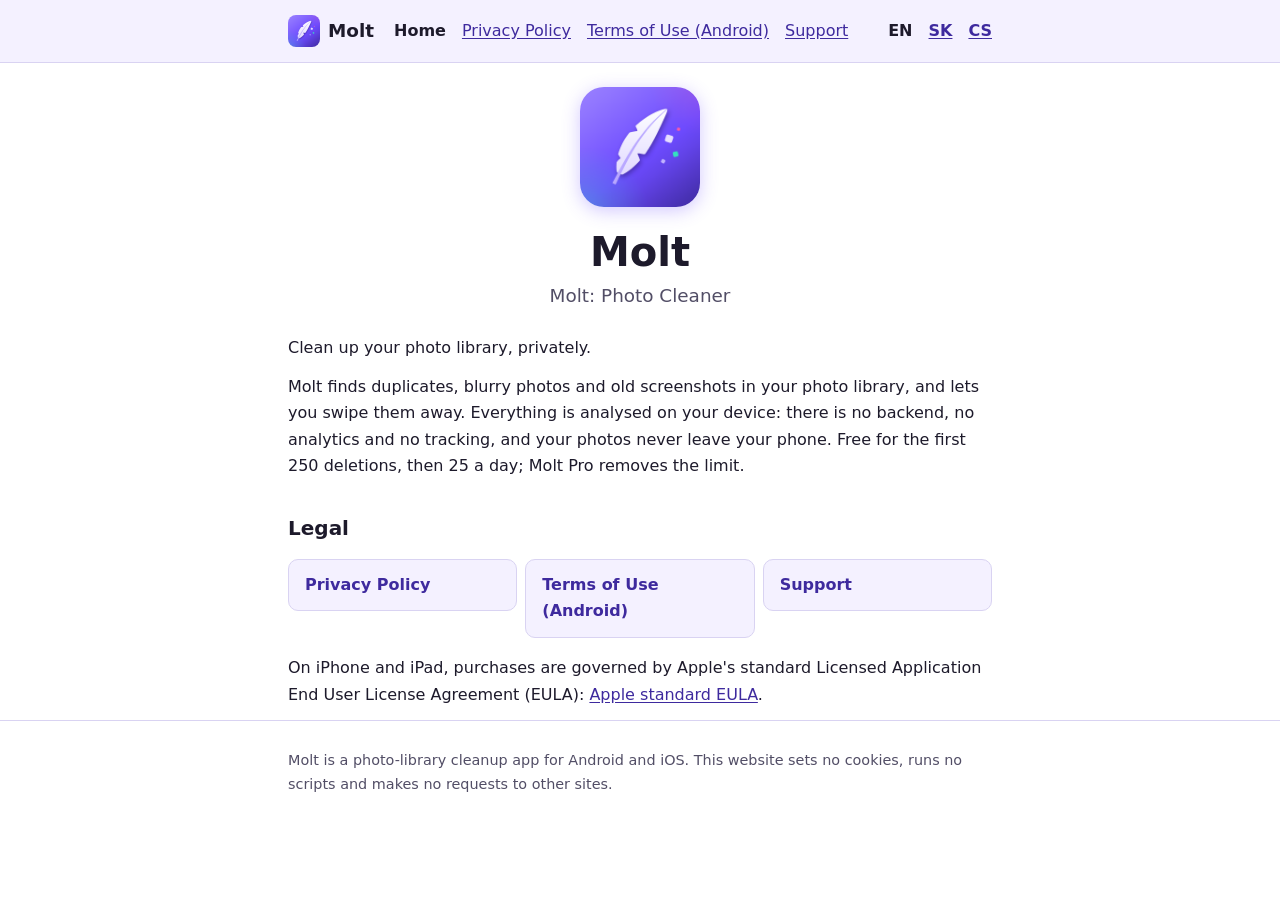
==== site/index.html @ 8e981159 "Molt legal and support pages (EN/SK/CS) with GitHub Pages deploy" ====
<!doctype html>
<html lang="en">
<head>
<meta charset="utf-8">
<meta name="viewport" content="width=device-width, initial-scale=1">
<title>Molt: Photo Cleaner | Molt</title>
<meta name="description" content="Legal pages and support for Molt, the photo cleaner for Android and iOS.">
<meta name="color-scheme" content="light dark">
<link rel="icon" type="image/png" href="./assets/icon.png">
<link rel="stylesheet" href="./assets/site.css">
<link rel="alternate" hreflang="en" href="./">
<link rel="alternate" hreflang="sk" href="./sk/">
<link rel="alternate" hreflang="cs" href="./cs/">
<link rel="alternate" hreflang="x-default" href="./">
</head>
<body>
<a class="skip" href="#main">Skip to content</a>
<header class="site">
<div class="wrap bar">
<a class="brand" href="./"><img src="./assets/icon.png" alt="" width="32" height="32"><span>Molt</span></a>
<nav aria-label="Legal"><ul><li><a href="./" aria-current="page">Home</a></li><li><a href="./privacy/">Privacy Policy</a></li><li><a href="./terms/">Terms of Use (Android)</a></li><li><a href="./support/">Support</a></li></ul></nav>
<nav aria-label="Language" class="langs"><ul><li><a href="./" lang="en" hreflang="en" aria-current="true">EN</a></li><li><a href="./sk/" lang="sk" hreflang="sk">SK</a></li><li><a href="./cs/" lang="cs" hreflang="cs">CS</a></li></ul></nav>
</div>
</header>
<main id="main" class="wrap">
<div class="hero">
<img src="./assets/icon.png" alt="Molt" width="120" height="120">
<h1>Molt</h1>
<p class="lead">Molt: Photo Cleaner</p>
</div>
<p>Clean up your photo library, privately.</p>
<p>Molt finds duplicates, blurry photos and old screenshots in your photo library, and lets you swipe them away. Everything is analysed on your device: there is no backend, no analytics and no tracking, and your photos never leave your phone. Free for the first 250 deletions, then 25 a day; Molt Pro removes the limit.</p>
<h2>Legal</h2>
<ul class="links">
<li><a href="./privacy/">Privacy Policy</a></li>
<li><a href="./terms/">Terms of Use (Android)</a></li>
<li><a href="./support/">Support</a></li>
</ul>
<p>On iPhone and iPad, purchases are governed by Apple's standard Licensed Application End User License Agreement (EULA): <a href="https://www.apple.com/legal/internet-services/itunes/dev/stdeula/" rel="noopener noreferrer">Apple standard EULA</a>.</p>
</main>
<footer class="site"><div class="wrap"><p>Molt is a photo-library cleanup app for Android and iOS. This website sets no cookies, runs no scripts and makes no requests to other sites.</p></div></footer>
</body>
</html>
---- site/assets/site.css ----
/* Molt legal site. No external requests: system fonts only. */
:root{--bg:#ffffff;--fg:#1d1a2b;--muted:#524e66;--accent:#6D4BFF;--link:#3E2A9E;--surface:#f4f1ff;--border:#d9d3f2;--mark-bg:#fff3a8;--mark-fg:#3a2f00;--focus:#6D4BFF}
@media (prefers-color-scheme:dark){:root{--bg:#14111f;--fg:#ece9f7;--muted:#b9b3d1;--accent:#9A81FF;--link:#b8a6ff;--surface:#1e1a30;--border:#3a3358;--mark-bg:#5a4a00;--mark-fg:#fff3c4;--focus:#9A81FF}}
*{box-sizing:border-box}
html{-webkit-text-size-adjust:100%}
body{margin:0;background:var(--bg);color:var(--fg);font:1rem/1.65 system-ui,-apple-system,"Segoe UI",Roboto,"Helvetica Neue",Arial,sans-serif;overflow-wrap:break-word}
.wrap{max-width:46rem;margin:0 auto;padding:0 1rem}
a{color:var(--link);text-underline-offset:.15em}
a:hover{text-decoration-thickness:2px}
:focus-visible{outline:3px solid var(--focus);outline-offset:2px;border-radius:2px}
.skip{position:absolute;left:-999px;top:0;background:var(--accent);color:#fff;padding:.5rem 1rem;z-index:10}
.skip:focus{left:0}
header.site{background:var(--surface);border-bottom:1px solid var(--border)}
.bar{display:flex;flex-wrap:wrap;gap:.5rem 1.25rem;align-items:center;padding-top:.75rem;padding-bottom:.75rem}
.brand{display:flex;align-items:center;gap:.5rem;font-weight:700;font-size:1.15rem;color:var(--fg);text-decoration:none}
.brand img{border-radius:8px}
.bar ul{list-style:none;margin:0;padding:0;display:flex;flex-wrap:wrap;gap:.25rem 1rem}
.bar nav:first-of-type{flex:1 1 auto}
.bar a[aria-current]{font-weight:700;text-decoration:none;color:var(--fg)}
.langs a{font-weight:600}
main{padding-top:1.5rem;padding-bottom:3rem}
h1{font-size:1.75rem;line-height:1.25;margin:1rem 0 .75rem}
h2{font-size:1.25rem;line-height:1.3;margin:2rem 0 .5rem;padding-top:.25rem}
p,ul{margin:.75rem 0}
li{margin:.35rem 0}
code{font:.92em ui-monospace,Menlo,Consolas,monospace;background:var(--surface);padding:.1em .3em;border-radius:4px}
mark.ph{background:var(--mark-bg);color:var(--mark-fg);padding:.05em .25em;border-radius:3px;font-weight:600}
.hero{text-align:center;padding:1.5rem 0 .5rem}
.hero img{border-radius:24px;box-shadow:0 4px 18px rgba(109,75,255,.3)}
.hero h1{font-size:2.5rem;margin:.75rem 0 0}
.lead{font-size:1.15rem;color:var(--muted);margin:.25rem 0}
.links{list-style:none;padding:0;display:grid;gap:.5rem}
.links a{display:block;padding:.75rem 1rem;border:1px solid var(--border);border-radius:10px;background:var(--surface);text-decoration:none;font-weight:600}
.links a:hover{border-color:var(--accent)}
footer.site{border-top:1px solid var(--border);color:var(--muted);font-size:.9rem;padding:1rem 0 2rem}
@media (min-width:40rem){h1{font-size:2.1rem}.links{grid-template-columns:repeat(3,1fr)}}
@media (prefers-reduced-motion:reduce){*{scroll-behavior:auto!important;transition:none!important;animation:none!important}}
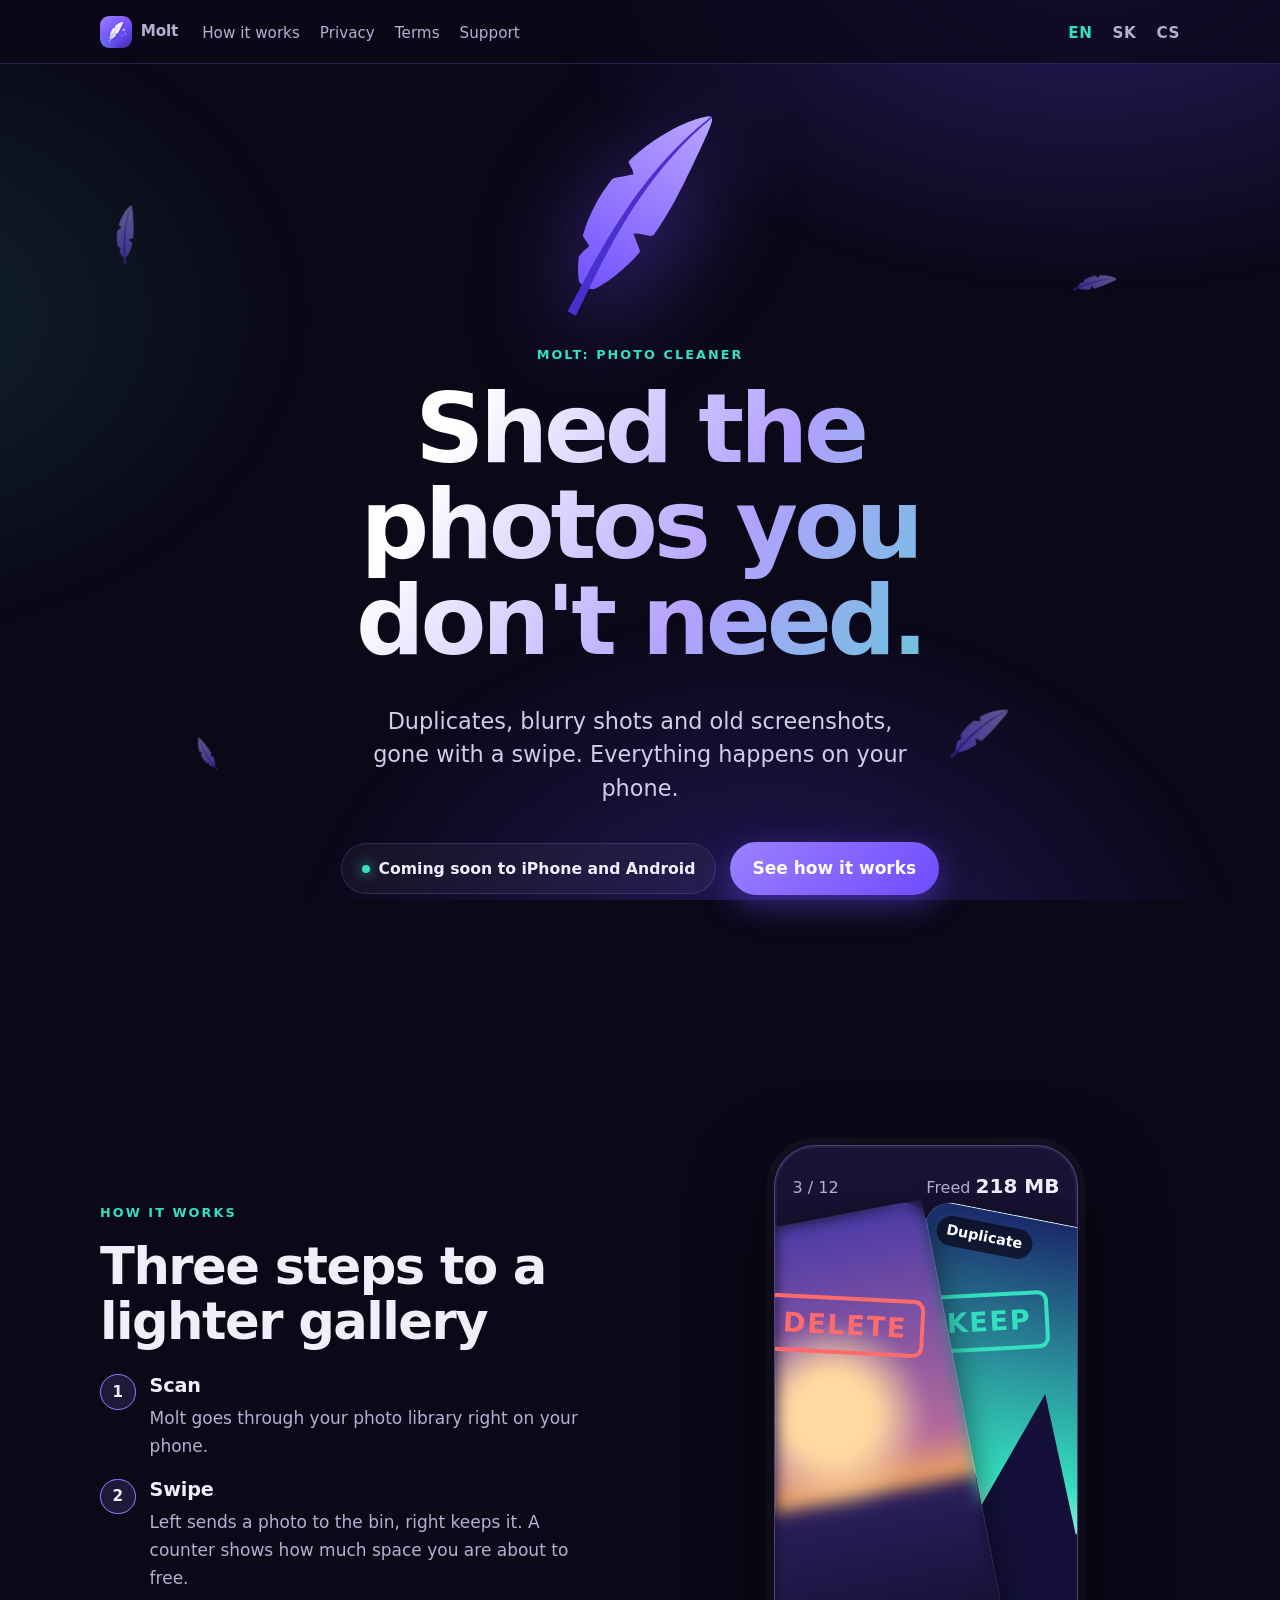
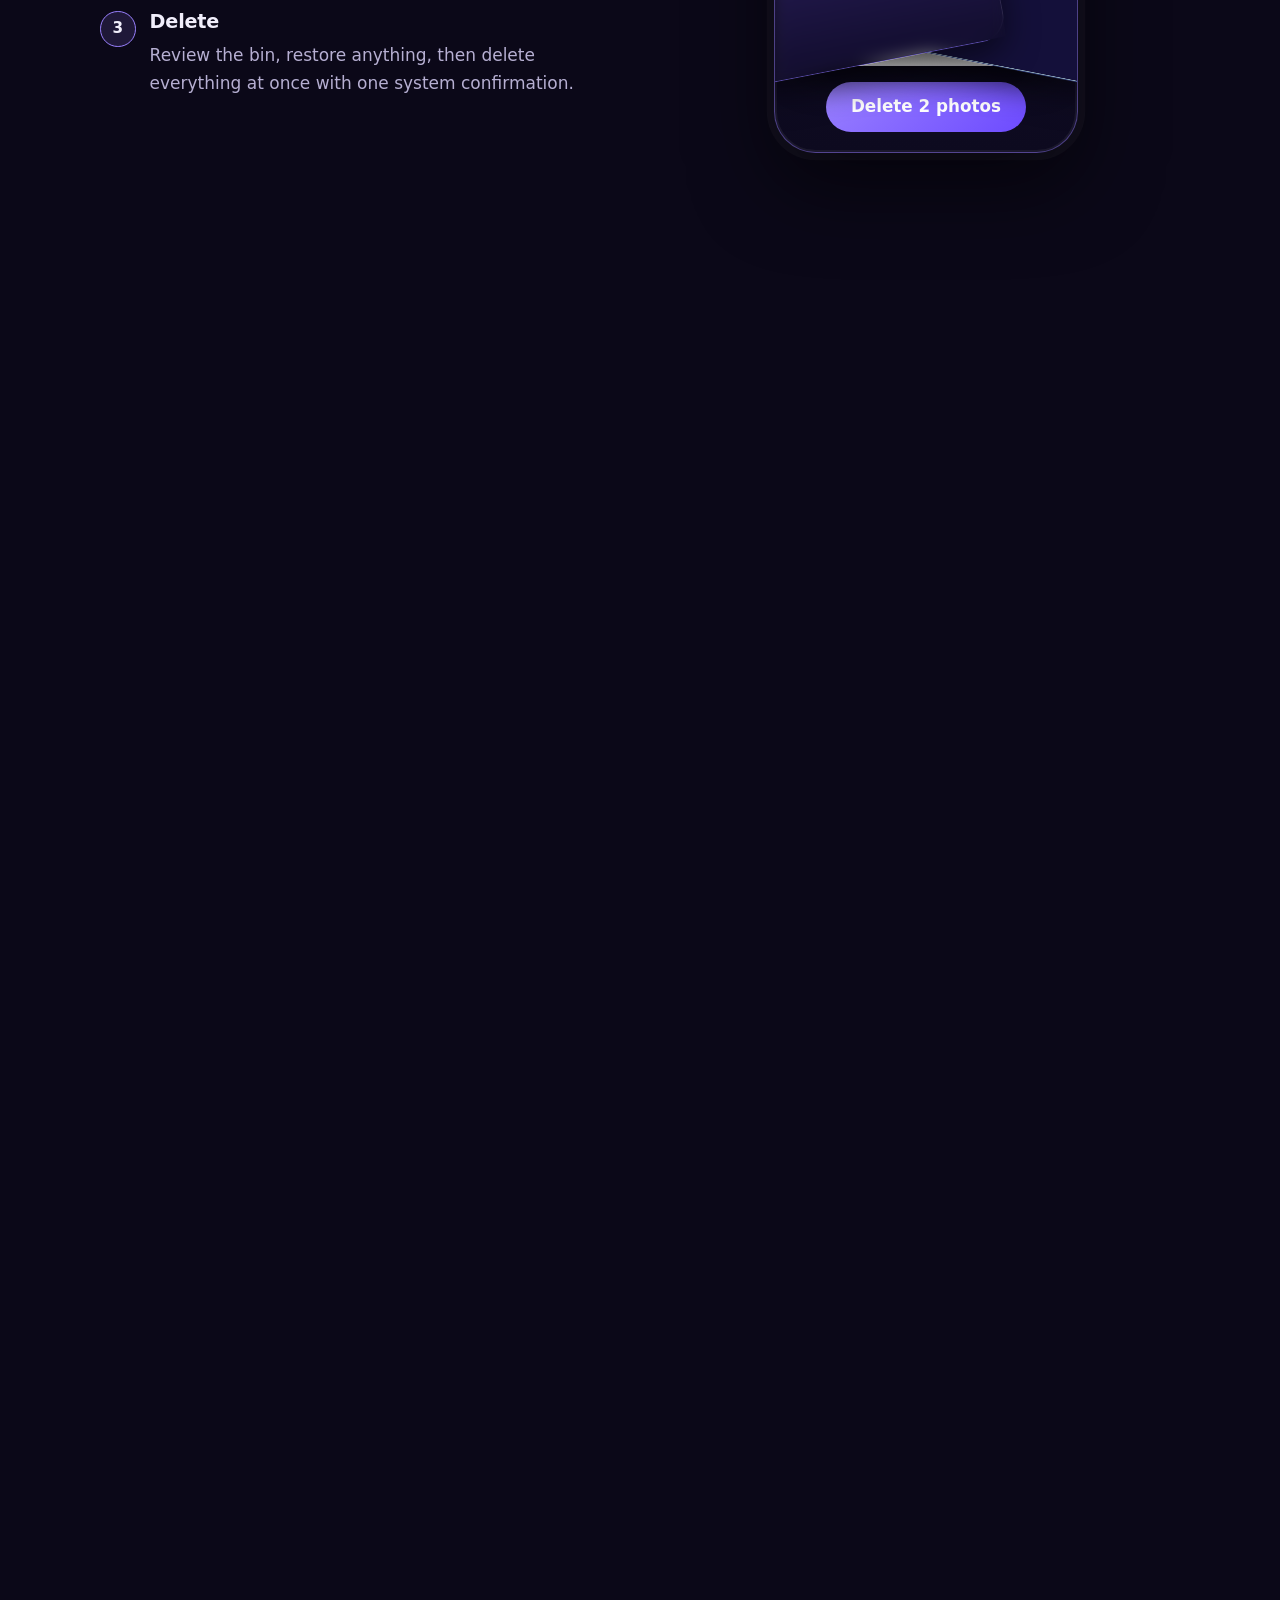
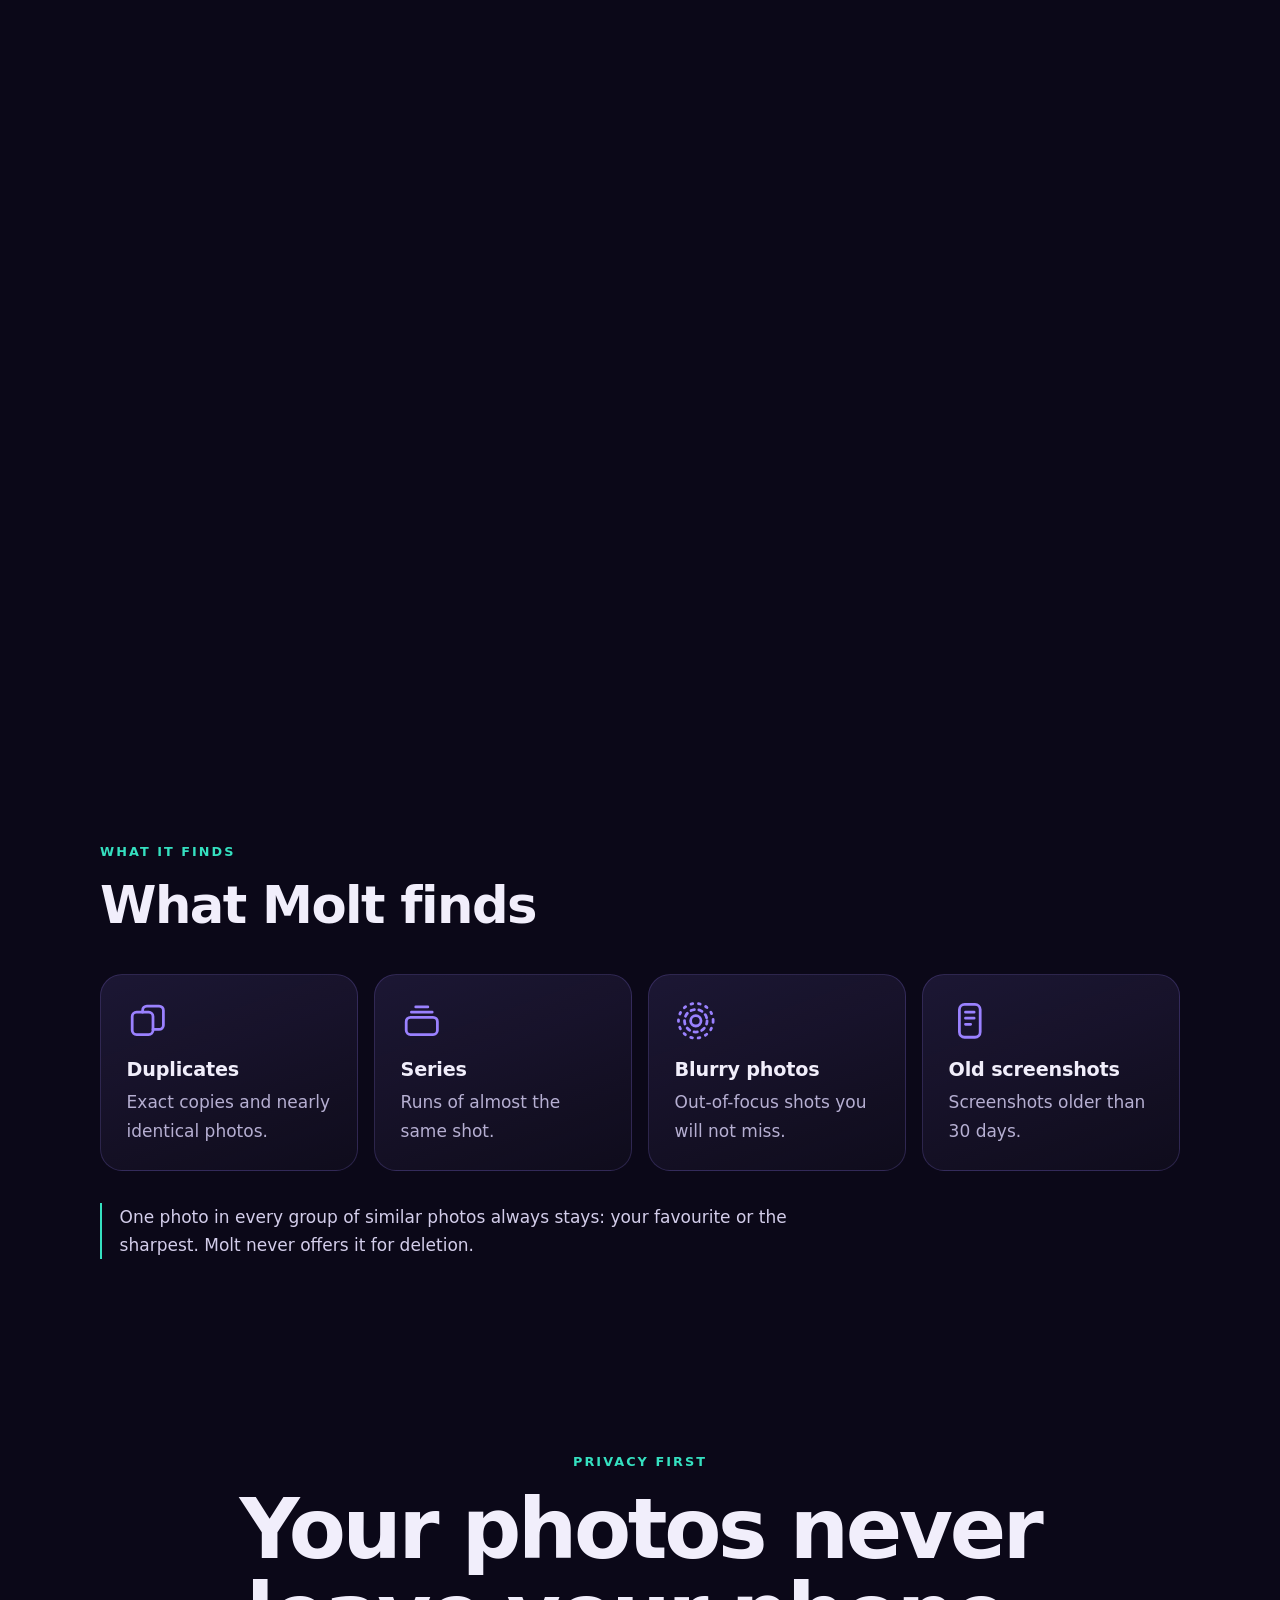
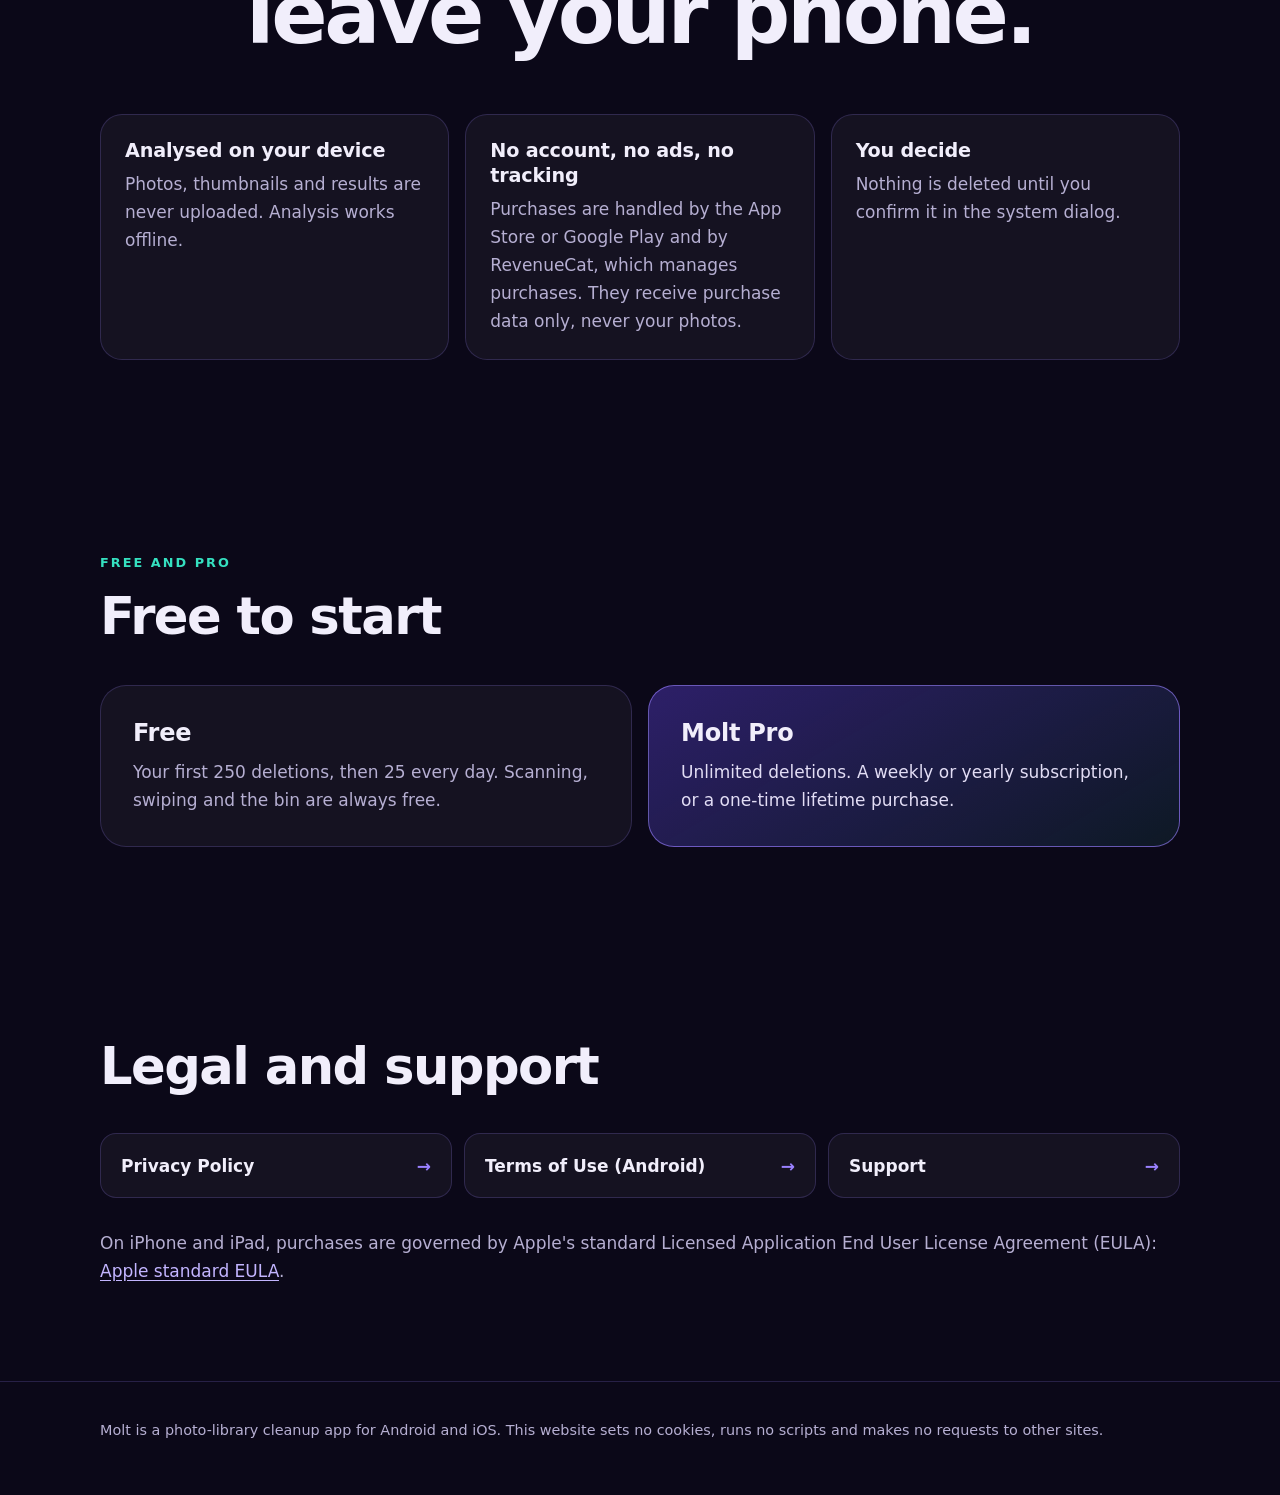
==== commit 8c8d7b01: "Redesign: dark Molt landing with CSS scroll-driven animations (no JavaScript)" ====
--- a/site/index.html
+++ b/site/index.html
@@ -3,9 +3,10 @@
 <head>
 <meta charset="utf-8">
 <meta name="viewport" content="width=device-width, initial-scale=1">
-<title>Molt: Photo Cleaner | Molt</title>
-<meta name="description" content="Legal pages and support for Molt, the photo cleaner for Android and iOS.">
-<meta name="color-scheme" content="light dark">
+<title>Molt: Photo Cleaner</title>
+<meta name="description" content="Molt finds duplicates, blurry shots and old screenshots and lets you swipe them away. Everything is analysed on your phone.">
+<meta name="color-scheme" content="dark">
+<meta name="theme-color" content="#0b0818">
 <link rel="icon" type="image/png" href="./assets/icon.png">
 <link rel="stylesheet" href="./assets/site.css">
 <link rel="alternate" hreflang="en" href="./">
@@ -18,25 +19,88 @@
 <header class="site">
 <div class="wrap bar">
 <a class="brand" href="./"><img src="./assets/icon.png" alt="" width="32" height="32"><span>Molt</span></a>
-<nav aria-label="Legal"><ul><li><a href="./" aria-current="page">Home</a></li><li><a href="./privacy/">Privacy Policy</a></li><li><a href="./terms/">Terms of Use (Android)</a></li><li><a href="./support/">Support</a></li></ul></nav>
+<nav aria-label="Site"><ul><li><a href="#how">How it works</a></li><li><a href="./privacy/">Privacy</a></li><li><a href="./terms/">Terms</a></li><li><a href="./support/">Support</a></li></ul></nav>
 <nav aria-label="Language" class="langs"><ul><li><a href="./" lang="en" hreflang="en" aria-current="true">EN</a></li><li><a href="./sk/" lang="sk" hreflang="sk">SK</a></li><li><a href="./cs/" lang="cs" hreflang="cs">CS</a></li></ul></nav>
 </div>
 </header>
-<main id="main" class="wrap">
-<div class="hero">
-<img src="./assets/icon.png" alt="Molt" width="120" height="120">
-<h1>Molt</h1>
-<p class="lead">Molt: Photo Cleaner</p>
+<main id="main" class="landing">
+
+<section class="hero">
+<img class="fleck" src="./assets/feather.svg" alt="" style="--x:8%;--y:16%;--s:3.2rem;--r:-30deg;--dx:-6vw;--dy:55vh;--r2:140deg">
+<img class="fleck" src="./assets/feather.svg" alt="" style="--x:84%;--y:22%;--s:2.4rem;--r:40deg;--dx:5vw;--dy:38vh;--r2:-110deg">
+<img class="fleck" src="./assets/feather.svg" alt="" style="--x:74%;--y:70%;--s:4rem;--r:15deg;--dx:8vw;--dy:24vh;--r2:200deg">
+<img class="fleck" src="./assets/feather.svg" alt="" style="--x:15%;--y:74%;--s:2rem;--r:-65deg;--dx:-4vw;--dy:30vh;--r2:-160deg">
+<div class="wrap wide">
+<img class="plume" src="./assets/feather.svg" alt="" width="208" height="208">
+<p class="eyebrow">Molt: Photo Cleaner</p>
+<h1>Shed the photos you don't need.</h1>
+<p class="lead">Duplicates, blurry shots and old screenshots, gone with a swipe. Everything happens on your phone.</p>
+<div class="cta"><span class="pill">Coming soon to iPhone and Android</span><a class="btn" href="#how">See how it works</a></div>
 </div>
-<p>Clean up your photo library, privately.</p>
-<p>Molt finds duplicates, blurry photos and old screenshots in your photo library, and lets you swipe them away. Everything is analysed on your device: there is no backend, no analytics and no tracking, and your photos never leave your phone. Free for the first 250 deletions, then 25 a day; Molt Pro removes the limit.</p>
-<h2>Legal</h2>
+</section>
+
+<section class="how" id="how">
+<div class="stage">
+<div class="wrap wide">
+<div>
+<p class="eyebrow">How it works</p>
+<h2>Three steps to a lighter gallery</h2>
+<ol class="steps"><li><h3>Scan</h3><p>Molt goes through your photo library right on your phone.</p></li><li><h3>Swipe</h3><p>Left sends a photo to the bin, right keeps it. A counter shows how much space you are about to free.</p></li><li><h3>Delete</h3><p>Review the bin, restore anything, then delete everything at once with one system confirmation.</p></li></ol>
+</div>
+<div class="phone" role="img" aria-label="Illustration of the swipe deck: a blurry photo goes left to the bin, a good photo goes right and stays, a screenshot goes to the bin.">
+<div class="top" aria-hidden="true"><span>3 / 12</span><span class="freed">Freed <b></b></span></div>
+<div class="deck" aria-hidden="true">
+<div class="card c-shot"><span class="chip">Screenshot</span><span class="stamp del">DELETE</span></div>
+<div class="card c-peak"><span class="chip">Duplicate</span><span class="stamp keep">KEEP</span></div>
+<div class="card c-blur"><span class="chip">Blurry</span><span class="stamp del">DELETE</span></div>
+<div class="scan"></div>
+</div>
+<div class="go" aria-hidden="true">Delete 2 photos</div>
+</div>
+</div>
+</div>
+</section>
+
+<section class="finds">
+<div class="wrap wide">
+<p class="eyebrow rv">What it finds</p>
+<h2 class="rv">What Molt finds</h2>
+<ul class="grid4"><li class="tile rv"><svg viewBox="0 0 24 24" aria-hidden="true"><rect x="3" y="7" width="12" height="13" rx="2.5"/><path d="M9 7V6a2.5 2.5 0 0 1 2.5-2.5h7A2.5 2.5 0 0 1 21 6v8.5a2.5 2.5 0 0 1-2.5 2.5H15"/></svg><h3>Duplicates</h3><p>Exact copies and nearly identical photos.</p></li><li class="tile rv"><svg viewBox="0 0 24 24" aria-hidden="true"><rect x="3" y="10" width="18" height="10" rx="2.5"/><path d="M6 7h12M8.5 4h7"/></svg><h3>Series</h3><p>Runs of almost the same shot.</p></li><li class="tile rv"><svg viewBox="0 0 24 24" aria-hidden="true"><circle cx="12" cy="12" r="3"/><circle cx="12" cy="12" r="6.5" stroke-dasharray="2 2.6"/><circle cx="12" cy="12" r="10" stroke-dasharray="1 3.4"/></svg><h3>Blurry photos</h3><p>Out-of-focus shots you will not miss.</p></li><li class="tile rv"><svg viewBox="0 0 24 24" aria-hidden="true"><rect x="6" y="2.5" width="12" height="19" rx="3"/><path d="M9.5 7h5M9.5 10.5h5M9.5 14h3"/></svg><h3>Old screenshots</h3><p>Screenshots older than 30 days.</p></li></ul>
+<p class="note rv">One photo in every group of similar photos always stays: your favourite or the sharpest. Molt never offers it for deletion.</p>
+</div>
+</section>
+
+<section class="privacy">
+<div class="wrap wide">
+<p class="eyebrow rv">Privacy first</p>
+<h2 class="big">Your photos never leave your phone.</h2>
+<ul class="grid3"><li class="rv"><h3>Analysed on your device</h3><p>Photos, thumbnails and results are never uploaded. Analysis works offline.</p></li><li class="rv"><h3>No account, no ads, no tracking</h3><p>Purchases are handled by the App Store or Google Play and by RevenueCat, which manages purchases. They receive purchase data only, never your photos.</p></li><li class="rv"><h3>You decide</h3><p>Nothing is deleted until you confirm it in the system dialog.</p></li></ul>
+</div>
+</section>
+
+<section class="pricing">
+<div class="wrap wide">
+<p class="eyebrow rv">Free and Pro</p>
+<h2 class="rv">Free to start</h2>
+<div class="plans">
+<div class="plan rv left"><h3>Free</h3><p>Your first 250 deletions, then 25 every day. Scanning, swiping and the bin are always free.</p></div>
+<div class="plan pro rv right"><h3>Molt Pro</h3><p>Unlimited deletions. A weekly or yearly subscription, or a one-time lifetime purchase.</p></div>
+</div>
+</div>
+</section>
+
+<section class="legal">
+<div class="wrap wide">
+<h2 class="rv">Legal and support</h2>
 <ul class="links">
 <li><a href="./privacy/">Privacy Policy</a></li>
 <li><a href="./terms/">Terms of Use (Android)</a></li>
 <li><a href="./support/">Support</a></li>
 </ul>
 <p>On iPhone and iPad, purchases are governed by Apple's standard Licensed Application End User License Agreement (EULA): <a href="https://www.apple.com/legal/internet-services/itunes/dev/stdeula/" rel="noopener noreferrer">Apple standard EULA</a>.</p>
+</div>
+</section>
+
 </main>
 <footer class="site"><div class="wrap"><p>Molt is a photo-library cleanup app for Android and iOS. This website sets no cookies, runs no scripts and makes no requests to other sites.</p></div></footer>
 </body>
--- a/site/assets/site.css
+++ b/site/assets/site.css
@@ -1,37 +1,204 @@
-/* Molt legal site. No external requests: system fonts only. */
-:root{--bg:#ffffff;--fg:#1d1a2b;--muted:#524e66;--accent:#6D4BFF;--link:#3E2A9E;--surface:#f4f1ff;--border:#d9d3f2;--mark-bg:#fff3a8;--mark-fg:#3a2f00;--focus:#6D4BFF}
-@media (prefers-color-scheme:dark){:root{--bg:#14111f;--fg:#ece9f7;--muted:#b9b3d1;--accent:#9A81FF;--link:#b8a6ff;--surface:#1e1a30;--border:#3a3358;--mark-bg:#5a4a00;--mark-fg:#fff3c4;--focus:#9A81FF}}
+/* Molt site. No JavaScript and no external requests: system fonts, CSS scroll-driven animations only.
+   Every animation is an enhancement: without support (or with reduced motion) the page is static and complete. */
+@property --mb{syntax:"<integer>";inherits:true;initial-value:218}
+:root{color-scheme:dark;--bg:#0b0818;--bg2:#141029;--fg:#f1eefb;--muted:#b6afd2;--accent:#9a81ff;--violet:#6d4bff;--deep:#3e2a9e;--teal:#35e0c0;--line:rgba(154,129,255,.2);--card:rgba(255,255,255,.045);--mark-bg:#5a4a00;--mark-fg:#fff3c4;--del:#ff6b6b;--keep:#35e0c0}
 *{box-sizing:border-box}
-html{-webkit-text-size-adjust:100%}
-body{margin:0;background:var(--bg);color:var(--fg);font:1rem/1.65 system-ui,-apple-system,"Segoe UI",Roboto,"Helvetica Neue",Arial,sans-serif;overflow-wrap:break-word}
-.wrap{max-width:46rem;margin:0 auto;padding:0 1rem}
-a{color:var(--link);text-underline-offset:.15em}
-a:hover{text-decoration-thickness:2px}
-:focus-visible{outline:3px solid var(--focus);outline-offset:2px;border-radius:2px}
-.skip{position:absolute;left:-999px;top:0;background:var(--accent);color:#fff;padding:.5rem 1rem;z-index:10}
+html{-webkit-text-size-adjust:100%;scroll-padding-top:5rem}
+body{margin:0;background:var(--bg);color:var(--fg);font:1.0625rem/1.65 system-ui,-apple-system,"Segoe UI",Roboto,"Helvetica Neue",Arial,sans-serif;overflow-wrap:break-word;overflow-x:clip}
+body::before{content:"";position:fixed;inset:0;z-index:-1;pointer-events:none;background:radial-gradient(60rem 40rem at 85% -10%,rgba(109,75,255,.34),transparent 60%),radial-gradient(46rem 34rem at -10% 35%,rgba(53,224,192,.13),transparent 60%),radial-gradient(50rem 40rem at 60% 110%,rgba(62,42,158,.5),transparent 60%)}
+.wrap{max-width:46rem;margin:0 auto;padding:0 1.25rem}
+.wrap.wide{max-width:70rem}
+a{color:#c3b5ff;text-underline-offset:.18em}
+a:hover{color:#fff}
+:focus-visible{outline:3px solid var(--teal);outline-offset:3px;border-radius:4px}
+.skip{position:absolute;left:-999px;top:0;background:var(--violet);color:#fff;padding:.5rem 1rem;z-index:30}
 .skip:focus{left:0}
-header.site{background:var(--surface);border-bottom:1px solid var(--border)}
-.bar{display:flex;flex-wrap:wrap;gap:.5rem 1.25rem;align-items:center;padding-top:.75rem;padding-bottom:.75rem}
-.brand{display:flex;align-items:center;gap:.5rem;font-weight:700;font-size:1.15rem;color:var(--fg);text-decoration:none}
-.brand img{border-radius:8px}
-.bar ul{list-style:none;margin:0;padding:0;display:flex;flex-wrap:wrap;gap:.25rem 1rem}
+
+/* Header */
+header.site{position:sticky;top:0;z-index:20;background:rgba(11,8,24,.74);-webkit-backdrop-filter:blur(14px);backdrop-filter:blur(14px);border-bottom:1px solid var(--line)}
+header.site::after{content:"";position:absolute;left:0;right:0;bottom:-1px;height:2px;background:linear-gradient(90deg,var(--violet),var(--teal));transform-origin:0 50%;transform:scaleX(0)}
+.bar{display:flex;flex-wrap:wrap;gap:.35rem 1.5rem;align-items:center;padding-top:.7rem;padding-bottom:.7rem;max-width:70rem}
+.brand{display:flex;align-items:center;gap:.55rem;font-weight:700;font-size:1.15rem;letter-spacing:-.01em;color:var(--fg);text-decoration:none}
+.brand img{border-radius:9px}
+.bar ul{list-style:none;margin:0;padding:0;display:flex;flex-wrap:wrap;gap:.2rem 1.25rem}
 .bar nav:first-of-type{flex:1 1 auto}
-.bar a[aria-current]{font-weight:700;text-decoration:none;color:var(--fg)}
-.langs a{font-weight:600}
-main{padding-top:1.5rem;padding-bottom:3rem}
-h1{font-size:1.75rem;line-height:1.25;margin:1rem 0 .75rem}
-h2{font-size:1.25rem;line-height:1.3;margin:2rem 0 .5rem;padding-top:.25rem}
-p,ul{margin:.75rem 0}
-li{margin:.35rem 0}
-code{font:.92em ui-monospace,Menlo,Consolas,monospace;background:var(--surface);padding:.1em .3em;border-radius:4px}
-mark.ph{background:var(--mark-bg);color:var(--mark-fg);padding:.05em .25em;border-radius:3px;font-weight:600}
-.hero{text-align:center;padding:1.5rem 0 .5rem}
-.hero img{border-radius:24px;box-shadow:0 4px 18px rgba(109,75,255,.3)}
-.hero h1{font-size:2.5rem;margin:.75rem 0 0}
-.lead{font-size:1.15rem;color:var(--muted);margin:.25rem 0}
-.links{list-style:none;padding:0;display:grid;gap:.5rem}
-.links a{display:block;padding:.75rem 1rem;border:1px solid var(--border);border-radius:10px;background:var(--surface);text-decoration:none;font-weight:600}
-.links a:hover{border-color:var(--accent)}
-footer.site{border-top:1px solid var(--border);color:var(--muted);font-size:.9rem;padding:1rem 0 2rem}
-@media (min-width:40rem){h1{font-size:2.1rem}.links{grid-template-columns:repeat(3,1fr)}}
-@media (prefers-reduced-motion:reduce){*{scroll-behavior:auto!important;transition:none!important;animation:none!important}}
+.bar a{font-size:.95rem;text-decoration:none;color:var(--muted)}
+.bar a:hover,.bar a[aria-current]{color:var(--fg)}
+.langs a{font-weight:600;letter-spacing:.04em}
+.langs a[aria-current]{color:var(--teal)}
+
+/* Text pages (privacy, terms, support) */
+main{padding-top:2.5rem;padding-bottom:4rem}
+h1{font-size:clamp(1.9rem,5vw,2.75rem);line-height:1.12;letter-spacing:-.025em;margin:1rem 0 1rem;background:linear-gradient(120deg,#fff 20%,#b9a8ff 80%);-webkit-background-clip:text;background-clip:text;color:transparent}
+h2{font-size:1.3rem;line-height:1.3;letter-spacing:-.01em;margin:2.5rem 0 .5rem;padding-top:1.25rem;border-top:1px solid var(--line)}
+p,ul{margin:.8rem 0}
+main.wrap p,main.wrap li{color:#dcd7ee}
+li{margin:.4rem 0}
+strong{color:var(--fg)}
+code{font:.92em ui-monospace,Menlo,Consolas,monospace;background:var(--card);padding:.1em .35em;border-radius:5px}
+mark.ph{background:var(--mark-bg);color:var(--mark-fg);padding:.05em .3em;border-radius:4px;font-weight:600}
+.links{list-style:none;padding:0;display:grid;gap:.75rem}
+.links a{display:block;padding:1.1rem 1.25rem;border:1px solid var(--line);border-radius:16px;background:var(--card);text-decoration:none;font-weight:600;color:var(--fg);transition:border-color .2s,transform .2s,background .2s}
+.links a:hover{border-color:var(--accent);background:rgba(154,129,255,.1);transform:translateY(-2px)}
+.links a::after{content:"→";float:right;color:var(--accent)}
+footer.site{border-top:1px solid var(--line);color:var(--muted);font-size:.9rem;padding:1.5rem 0 2.5rem}
+footer.site .wrap{max-width:70rem}
+
+/* Landing page */
+main.landing{padding:0}
+.eyebrow{font-size:.8rem;font-weight:700;letter-spacing:.16em;text-transform:uppercase;color:var(--teal);margin:0 0 1rem}
+.landing h2{font-size:clamp(1.9rem,5vw,3.2rem);line-height:1.08;letter-spacing:-.03em;margin:0 0 1rem;padding:0;border:0}
+.landing h3{font-size:1.2rem;line-height:1.3;margin:0 0 .35rem;letter-spacing:-.01em}
+.landing p{color:var(--muted);margin:0}
+.landing .eyebrow{color:var(--teal);margin-bottom:1rem}
+section{padding:6rem 0}
+
+.hero{position:relative;min-height:calc(100svh - 3.5rem);display:grid;place-items:center;text-align:center;padding:3rem 0 5rem;overflow:clip}
+.hero .wrap{position:relative;z-index:1}
+.hero h1{font-size:clamp(2.7rem,9vw,6rem);line-height:1;letter-spacing:-.045em;margin:0 auto 1.5rem;max-width:12ch;background:linear-gradient(120deg,#fff 25%,#b3a0ff 60%,var(--teal) 110%);-webkit-background-clip:text;background-clip:text;color:transparent;padding-bottom:.12em}
+.hero .lead{font-size:clamp(1.1rem,2.4vw,1.4rem);line-height:1.5;max-width:34rem;margin:0 auto 2.25rem;color:#d3cdea}
+.plume{display:block;width:clamp(8rem,22vw,13rem);height:auto;margin:0 auto 1.5rem;filter:drop-shadow(0 1.5rem 3rem rgba(109,75,255,.55))}
+.cta{display:flex;flex-wrap:wrap;gap:.9rem;justify-content:center;align-items:center}
+.pill{display:inline-flex;align-items:center;gap:.55rem;padding:.75rem 1.2rem;border-radius:999px;border:1px solid var(--line);background:var(--card);font-weight:600;font-size:.98rem;color:var(--fg)}
+.pill::before{content:"";width:.5rem;height:.5rem;border-radius:50%;background:var(--teal);box-shadow:0 0 .8rem var(--teal)}
+.btn{display:inline-block;padding:.8rem 1.4rem;border-radius:999px;background:linear-gradient(135deg,var(--accent),var(--violet));color:#fff;font-weight:700;text-decoration:none;box-shadow:0 .6rem 2rem rgba(109,75,255,.45);transition:transform .2s,box-shadow .2s}
+.btn:hover{transform:translateY(-2px);box-shadow:0 .9rem 2.4rem rgba(109,75,255,.6);color:#fff}
+.fleck{position:absolute;z-index:0;width:var(--s,3rem);height:auto;left:var(--x);top:var(--y);opacity:.5;transform:rotate(var(--r,0deg));pointer-events:none}
+
+/* How it works: phone with a swipe deck */
+.how{padding:0}
+.stage{padding:5rem 0;display:grid;align-content:center}
+.stage .wrap{display:grid;gap:2.5rem;align-items:center}
+.steps{list-style:none;margin:1.5rem 0 0;padding:0;display:grid;gap:1.1rem;counter-reset:step}
+.steps li{position:relative;margin:0;padding-left:3.1rem;counter-increment:step}
+.steps li::before{content:counter(step);position:absolute;left:0;top:.05rem;width:2.1rem;height:2.1rem;border-radius:50%;display:grid;place-items:center;font-weight:700;font-size:.95rem;color:var(--fg);border:1px solid var(--accent);background:rgba(154,129,255,.14)}
+.phone{--ph:min(62svh,34rem);position:relative;height:var(--ph);width:calc(var(--ph)*.5);margin:0 auto;font-size:calc(var(--ph)/38);border-radius:2.6em;border:1px solid rgba(154,129,255,.45);background:linear-gradient(180deg,#191335,#0d0a1f);box-shadow:0 2em 5em rgba(0,0,0,.55),0 0 0 .45em rgba(255,255,255,.04),inset 0 0 0 .12em rgba(255,255,255,.06);display:grid;grid-template-rows:auto 1fr auto;padding:1.5em 1.1em 1.3em;overflow:hidden}
+.phone .top{display:flex;justify-content:space-between;align-items:baseline;font-size:1em;color:var(--muted)}
+.freed b{color:var(--fg);font-size:1.25em;font-variant-numeric:tabular-nums}
+.freed b::after{counter-reset:mb var(--mb);content:counter(mb) " MB"}
+.deck{position:relative;margin:1em .2em}
+.card{position:absolute;inset:0;border-radius:1.6em;overflow:hidden;box-shadow:0 .8em 2em rgba(0,0,0,.5);border:1px solid rgba(255,255,255,.1)}
+.chip{position:absolute;left:.8em;top:.8em;padding:.25em .7em;border-radius:99em;background:rgba(11,8,24,.72);font-size:.9em;font-weight:600;color:#fff}
+.stamp{position:absolute;top:18%;padding:.1em .5em;border:.16em solid;border-radius:.4em;font-size:1.7em;font-weight:800;letter-spacing:.06em}
+.stamp.del{right:8%;color:var(--del);transform:rotate(14deg)}
+.stamp.keep{left:8%;color:var(--keep);transform:rotate(-14deg)}
+.c-shot{background:linear-gradient(#f4f2fb 0 12%,transparent 12%),repeating-linear-gradient(#e9e6f5 0 1.1em,#fff 1.1em 2.6em);z-index:1}
+.c-shot::after{content:"";position:absolute;left:10%;right:10%;bottom:9%;height:9%;border-radius:99em;background:var(--violet)}
+.c-peak{background:linear-gradient(#1b2a6b,#35e0c0 58%,#d8fff4 78%);z-index:2;transform:translateX(34%) rotate(11deg)}
+.c-peak::before{content:"";position:absolute;inset:38% 0 0;background:#14103a;clip-path:polygon(0 100%,0 62%,22% 28%,38% 55%,58% 0,80% 48%,100% 22%,100% 100%)}
+.c-blur{background:radial-gradient(circle at 50% 44%,#ffd9a0 0 16%,transparent 34%),linear-gradient(#4a3aa8,#b46a9c 52%,#f0a65e 62%,#2a1f5c 64%,#120d2e);z-index:3;transform:translateX(-34%) rotate(-11deg)}
+.c-blur::before{content:"";position:absolute;inset:0;-webkit-backdrop-filter:blur(.5em);backdrop-filter:blur(.5em)}
+.c-shot .stamp{opacity:0}
+.phone .go{justify-self:center;padding:.65em 1.5em;border-radius:99em;background:linear-gradient(135deg,var(--accent),var(--violet));font-size:1.05em;font-weight:700;color:#fff}
+.scan{position:absolute;left:0;right:0;top:0;height:22%;background:linear-gradient(180deg,transparent,rgba(53,224,192,.35));border-bottom:.12em solid var(--teal);z-index:5;opacity:0}
+
+/* What it finds */
+.grid4{list-style:none;margin:2.5rem 0 0;padding:0;display:grid;gap:1rem;grid-template-columns:repeat(auto-fit,minmax(14rem,1fr))}
+.tile{margin:0;padding:1.6rem;border-radius:22px;border:1px solid var(--line);background:linear-gradient(160deg,rgba(154,129,255,.12),rgba(255,255,255,.02))}
+.tile svg{width:2.6rem;height:2.6rem;margin-bottom:1rem;display:block;stroke:var(--accent);fill:none;stroke-width:1.6;stroke-linecap:round;stroke-linejoin:round}
+.note{margin-top:2rem!important;max-width:44rem;padding-left:1.1rem;border-left:2px solid var(--teal);color:#d3cdea!important}
+
+/* Privacy */
+.privacy{text-align:center}
+.privacy .big{font-size:clamp(2.3rem,7.5vw,5.2rem);line-height:1.02;letter-spacing:-.04em;margin:0 auto 3rem;max-width:14ch;padding-bottom:.1em;background:linear-gradient(90deg,var(--fg) 50%,rgba(241,238,251,.16) 50%) 0 0/200% 100%;-webkit-background-clip:text;background-clip:text;color:transparent}
+.grid3{list-style:none;margin:0;padding:0;display:grid;gap:1rem;grid-template-columns:repeat(auto-fit,minmax(15rem,1fr));text-align:left}
+.grid3 li{margin:0;padding:1.5rem;border-radius:22px;border:1px solid var(--line);background:var(--card)}
+
+/* Free and Pro */
+.plans{display:grid;gap:1rem;grid-template-columns:repeat(auto-fit,minmax(16rem,1fr));margin-top:2.5rem}
+.plan{padding:2rem;border-radius:26px;border:1px solid var(--line);background:var(--card)}
+.plan.pro{border-color:rgba(154,129,255,.6);background:linear-gradient(150deg,rgba(109,75,255,.35),rgba(53,224,192,.08))}
+.plan h3{font-size:1.5rem;margin-bottom:.6rem}
+.plan.pro p{color:#e2ddf5}
+.legal .links{grid-template-columns:repeat(auto-fit,minmax(14rem,1fr));margin:2rem 0 1.5rem}
+
+@media (min-width:56rem){
+.stage .wrap{grid-template-columns:1fr 1fr;gap:4rem}
+.phone{--ph:min(72svh,38rem)}
+}
+@media (max-width:55.99rem){
+header.site{position:static}
+.bar{gap:.5rem 1rem}
+.bar .langs{order:2;margin-left:auto}
+.bar nav:first-of-type{order:3;flex:1 0 100%}
+.bar nav:first-of-type ul{flex-wrap:nowrap;overflow-x:auto;gap:1.1rem;padding-bottom:.15rem;scrollbar-width:none}
+.bar nav:first-of-type li{white-space:nowrap;margin:0}
+section{padding:4.5rem 0}
+.hero{min-height:86svh;padding:2.5rem 0 4rem}
+}
+
+/* Motion: time-based intro, then scroll-driven reveals. */
+@media (prefers-reduced-motion:no-preference){
+html{scroll-behavior:smooth}
+.hero .wrap>*{animation:rise .9s cubic-bezier(.2,.7,.2,1) both}
+.hero .wrap>:nth-child(2){animation-delay:.08s}
+.hero .wrap>:nth-child(3){animation-delay:.16s}
+.hero .wrap>:nth-child(4){animation-delay:.24s}
+.hero .wrap>:nth-child(5){animation-delay:.32s}
+
+@supports (animation-timeline:view()){
+header.site::after{animation:grow linear both;animation-timeline:scroll(root)}
+
+/* Hero: the feather tilts and falls away, the flecks drift at different speeds. */
+.hero .wrap>.plume{animation:rise .9s cubic-bezier(.2,.7,.2,1) both,shed linear both;animation-timeline:auto,scroll(root);animation-range:normal,0 90vh}
+.fleck{animation:drift linear both;animation-timeline:scroll(root);animation-range:0 110vh}
+
+/* Elements appear as they enter the viewport. */
+.rv,main.wrap>h2{animation:rv linear both;animation-timeline:view();animation-range:entry 0% entry 90%}
+.grid4>:nth-child(2),.grid3>:nth-child(2){animation-range:entry 12% entry 105%}
+.grid4>:nth-child(3),.grid3>:nth-child(3){animation-range:entry 24% entry 120%}
+.grid4>:nth-child(4){animation-range:entry 36% entry 135%}
+.rv.left{animation-name:rv-left}
+.rv.right{animation-name:rv-right}
+main.wrap>h2{animation-name:rv-h}
+.privacy .big{animation:fill linear both;animation-timeline:view();animation-range:entry 40% cover 48%}
+
+/* How it works: the stage pins and the scroll position drives the deck. */
+.how{height:330vh;view-timeline-name:--how}
+.stage{position:sticky;top:0;height:100svh;padding:4.5rem 0 1.5rem}
+.how *{animation-timeline:--how;animation-range:contain 0% contain 100%;animation-timing-function:linear;animation-fill-mode:both}
+.phone{animation-name:count}
+.scan{animation-name:scan}
+.c-blur{animation-name:swipe-a}
+.c-blur .stamp{animation-name:stamp-a}
+.c-peak{animation-name:swipe-b}
+.c-peak .stamp{animation-name:stamp-b}
+.c-shot{animation-name:swipe-c}
+.c-shot .stamp{animation-name:stamp-c}
+.phone .go{animation-name:go}
+.steps li:nth-child(1){animation-name:step1}
+.steps li:nth-child(2){animation-name:step2}
+.steps li:nth-child(3){animation-name:step3}
+@media (max-width:55.99rem){
+/* Small screens: one step at a time under the heading, so the phone fits the pinned stage. */
+.stage{padding:1.25rem 0}
+.stage .wrap{gap:1.25rem}
+.landing .how h2{font-size:1.65rem;margin-bottom:.25rem}
+.steps{--dim:0;margin-top:.75rem}
+.steps li{grid-area:1/1}
+.phone{--ph:min(50svh,26rem)}
+}
+}
+}
+
+@keyframes rise{from{opacity:0;transform:translateY(1.5rem)}to{opacity:1;transform:none}}
+@keyframes grow{to{transform:scaleX(1)}}
+@keyframes shed{to{transform:translate(-18vw,34vh) rotate(-48deg) scale(.7);opacity:0}}
+@keyframes drift{to{transform:translate(var(--dx,0),var(--dy,40vh)) rotate(var(--r2,120deg));opacity:0}}
+@keyframes rv{from{opacity:0;transform:translateY(3rem) scale(.96)}to{opacity:1;transform:none}}
+@keyframes rv-left{from{opacity:0;transform:translateX(-4rem)}to{opacity:1;transform:none}}
+@keyframes rv-right{from{opacity:0;transform:translateX(4rem)}to{opacity:1;transform:none}}
+@keyframes rv-h{from{opacity:0;transform:translateX(-1.25rem)}to{opacity:1;transform:none}}
+@keyframes fill{from{background-position:100% 0}to{background-position:0 0}}
+@keyframes count{0%,30%{--mb:212}44%,74%{--mb:215}88%,100%{--mb:218}}
+@keyframes scan{0%{opacity:1;transform:translateY(-100%)}18%{opacity:1;transform:translateY(360%)}22%,100%{opacity:0;transform:translateY(360%)}}
+@keyframes swipe-a{0%,26%{transform:none;opacity:1}40%{opacity:1}44%,100%{transform:translateX(-150%) rotate(-22deg);opacity:0}}
+@keyframes stamp-a{0%,25%{opacity:0}31%,100%{opacity:1}}
+@keyframes swipe-b{0%,48%{transform:none;opacity:1}62%{opacity:1}66%,100%{transform:translateX(150%) rotate(22deg);opacity:0}}
+@keyframes stamp-b{0%,47%{opacity:0}53%,100%{opacity:1}}
+@keyframes swipe-c{0%,72%{transform:none;opacity:1}84%{opacity:1}88%,100%{transform:translateX(-150%) rotate(-22deg);opacity:0}}
+@keyframes stamp-c{0%,71%{opacity:0}77%,100%{opacity:1}}
+@keyframes go{0%,86%{opacity:0;transform:scale(.8)}96%,100%{opacity:1;transform:none}}
+@keyframes step1{0%,22%{opacity:1}28%,100%{opacity:var(--dim,.32)}}
+@keyframes step2{0%,22%{opacity:var(--dim,.32)}28%,66%{opacity:1}72%,100%{opacity:var(--dim,.32)}}
+@keyframes step3{0%,66%{opacity:var(--dim,.32)}72%,100%{opacity:1}}
